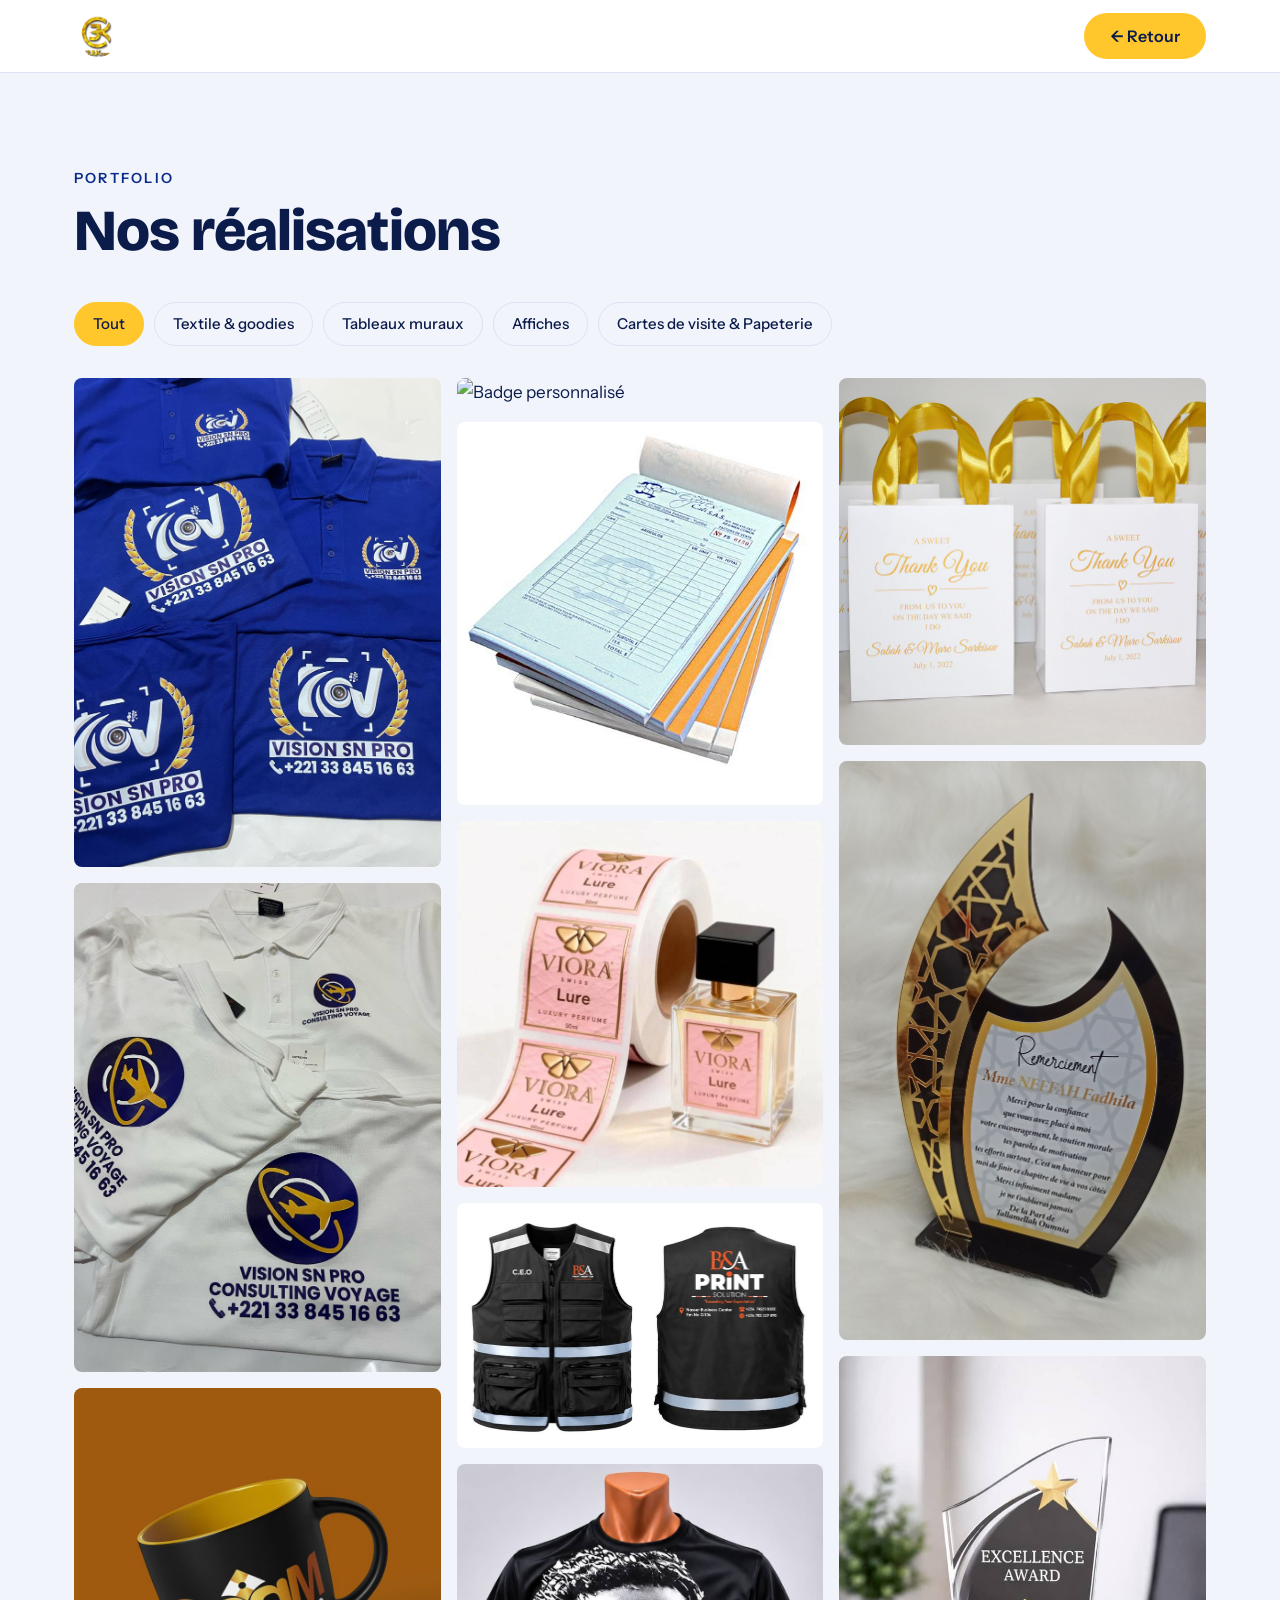
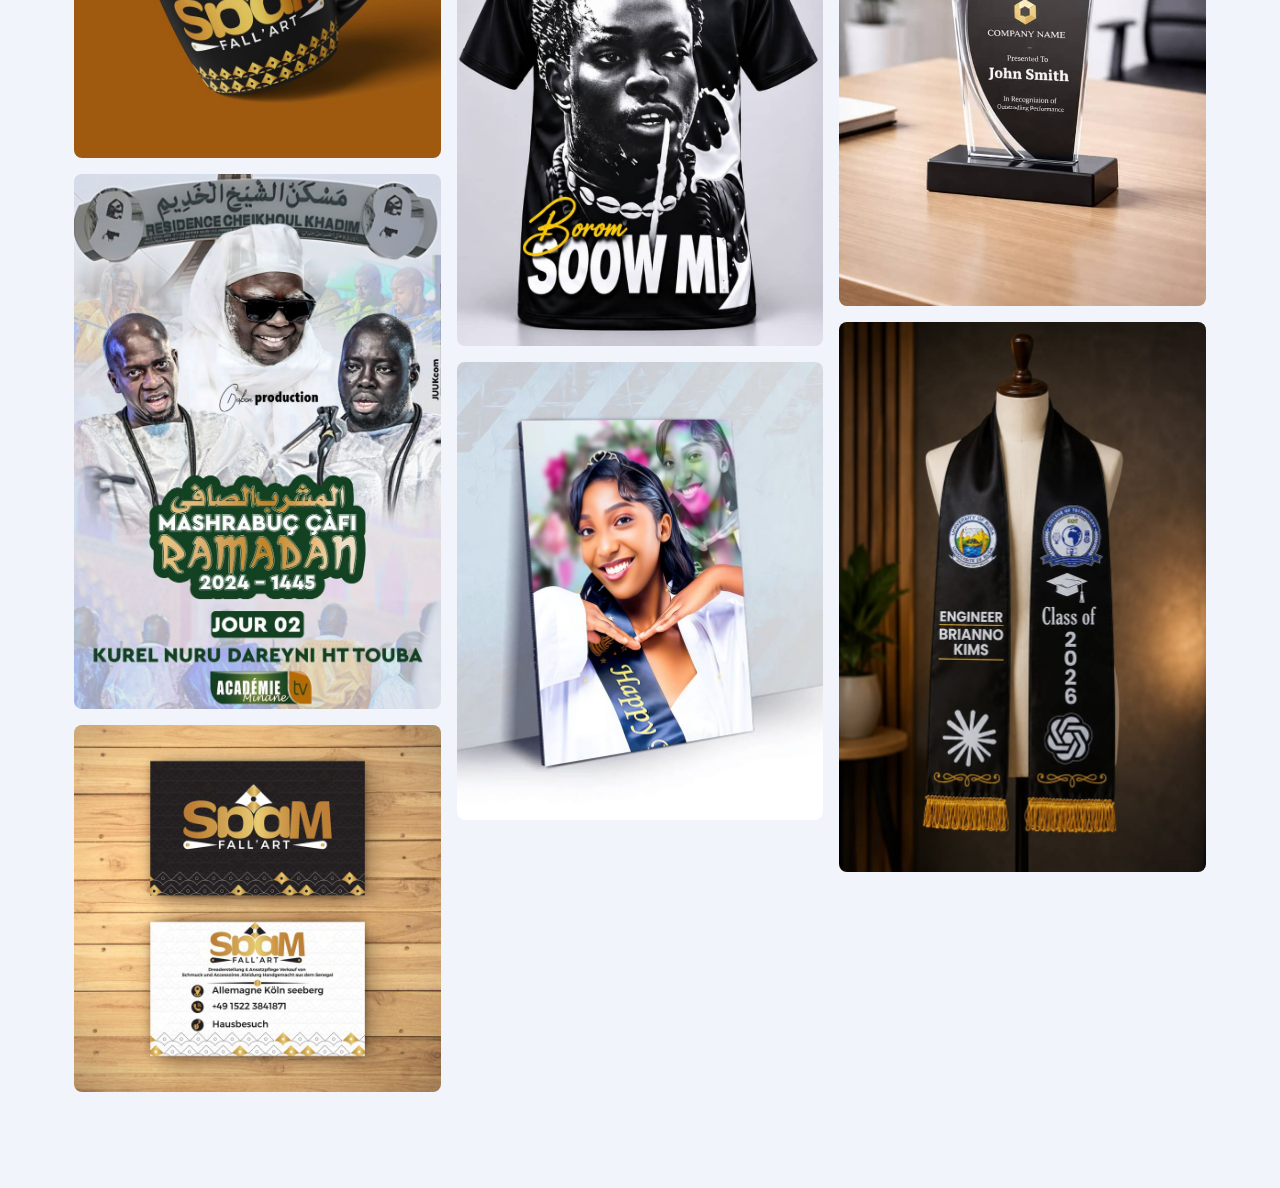
==== juukcom-site/HTML/realisations.html @ 8728baa8 "page realisation et consort" ====
<!DOCTYPE html>
<html lang="fr">

<head>
    <meta charset="utf-8">
    <meta name="viewport" content="width=device-width, initial-scale=1, viewport-fit=cover">
    <title>JUUKcom — Impression numérique & sérigraphie</title>
    <link
        href="https://fonts.googleapis.com/css2?family=Bricolage+Grotesque:wght@600;800&family=Instrument+Sans:wght@400;500;600&display=swap"
        rel="stylesheet">
    <link rel="stylesheet" href="https://cdnjs.cloudflare.com/ajax/libs/font-awesome/6.4.0/css/all.min.css">

    <link rel="stylesheet" href="/juukcom-site/css/style.css">
    <link rel="icon" type="image/png" href="/juukcom-site/image/logo.png">
</head>

<body>
    <header>
        <div class="nav"><img class="logo" src="/juukcom-site/image/logo.png" alt="Logo JUUKcom"><span
                class="sp"></span>
            <a class="btn" href="/juukcom-site/index.html"> <- Retour</a>
        </div>
    </header>
    <main class="alt">
        <div class="w">
            <p class="k">Portfolio</p>
            <h2>Nos réalisations</h2>
            <div class="f" id="filtres"></div>
            <div class="g" id="grille"></div>
        </div>
    </main>
    <script src="/juukcom-site/js/realisations.js"></script>
</body>

</html>
---- juukcom-site/css/style.css ----
:root {
    --bg: #fff;
    --s: #f1f4fb;
    --t: #0b1b4a;
    --m: #4b5a85;
    --b: #0a2a8a;
    --y: #ffc72c;
    --l: #dde3f3;
    --k: #0a2a8a;
    box-sizing: border-box;
    padding-top: env(safe-area-inset-top, 0px);
    padding-bottom: env(safe-area-inset-bottom, 0px)
}

@media (prefers-color-scheme:dark) {
    :root:not([data-theme="light"]) {
        --bg: #081030;
        --s: #0f1a45;
        --t: #f3f5ff;
        --m: #a9b4d9;
        --l: #22306a;
        --k: #ffc72c
    }
}

:root[data-theme="dark"] {
    --bg: #081030;
    --s: #0f1a45;
    --t: #f3f5ff;
    --m: #a9b4d9;
    --l: #22306a;
    --k: #ffc72c
}

html {
    scroll-behavior: smooth;
    scroll-padding-top: calc(76px + env(safe-area-inset-top, 0px))
}

* {
    box-sizing: border-box;
    margin: 0
}

body {
    background: var(--bg);
    color: var(--t);
    font: 17px/1.65 'Instrument Sans', sans-serif
}

body::before {
    content: "";
    position: fixed;
    inset: 0 0 auto;
    height: env(safe-area-inset-top, 0px);
    background: var(--bg);
    z-index: 10
}

h1,
h2,
h3 {
    font-family: 'Bricolage Grotesque', sans-serif;
    line-height: 1.05
}

h2 {
    font-size: clamp(34px, 4.6vw, 58px);
    font-weight: 800;
    letter-spacing: -.015em;
    margin-bottom: 40px
}

header {
    position: sticky;
    top: env(safe-area-inset-top, 0px);
    z-index: 9;
    background: var(--bg);
    border-bottom: 1px solid var(--l)
}

.nav {
    max-width: 1180px;
    margin: auto;
    display: flex;
    align-items: center;
    gap: 28px;
    padding: 12px 24px
}

.logo {
    width: 48px;
    height: 48px;
    border-radius: 50%;
    padding: 3px
}

.nav a.l {
    color: var(--m);
    text-decoration: none;
    font-weight: 500;
    transition: color .2s
}

.nav a.l:hover {
    color: var(--k)
}


.nav a.active {
    color: var(--k);
    font-weight: 600
}

.sp {
    flex: 1
}


.btn {
    display: inline-flex;
    align-items: center;
    justify-content: center;
    min-height: 46px;
    padding: 0 24px;
    border-radius: 999px;
    background: var(--y);
    color: #0b1b4a;
    font: 600 16px 'Instrument Sans', sans-serif;
    text-decoration: none;
    border: 2px solid var(--y);
    cursor: pointer
}

.btn.o {
    background: none;
    color: #fff;
    border-color: #ffffff80;
    transition: all 0.2s ease-in-out;
}

.btn.o:hover {
    background: #ffffff10;
    border-color: #ffffff80
}

.hero {
    background: var(--b);
    color: #fff;
    position: relative;
    overflow: hidden
}

.hero::before {
    content: "";
    position: absolute;
    inset: 0;
    background: radial-gradient(#ffffff1f 1.5px, transparent 1.6px) 0 0/22px 22px
}

.hg {
    position: relative;
    max-width: 1180px;
    margin: auto;
    padding: 80px 24px 96px;
    display: grid;
    grid-template-columns: 1.1fr 1fr;
    gap: 56px;
    align-items: center
}

.hero h1 {
    font-size: clamp(44px, 6.4vw, 84px);
    font-weight: 800;
    letter-spacing: -.02em
}

.hero em {
    font-style: normal;
    color: var(--y)
}

.hero p {
    max-width: 46ch;
    margin: 22px 0 32px;
    color: #d7defa;
    font-size: 19px
}

.btns {
    display: flex;
    gap: 12px;
    flex-wrap: wrap
}

.col {
    position: relative;
    height: 470px
}

.col img {
    position: absolute;
    border: 6px solid #fff;
    border-radius: 6px;
    box-shadow: 8px 8px 0 var(--y);
    object-fit: cover
}

.col .a {
    width: 52%;
    height: 78%;
    left: 0;
    top: 6%;
    transform: rotate(-4deg)
}

.col .b {
    width: 46%;
    height: 62%;
    right: 0;
    top: 0;
    transform: rotate(3deg)
}

.col .c {
    width: 44%;
    height: 46%;
    right: 6%;
    bottom: 0;
    transform: rotate(-2deg)
}

.mq {
    background: var(--y);
    color: #0b1b4a;
    overflow: hidden;
    white-space: nowrap;
    font: 800 20px 'Bricolage Grotesque', sans-serif
}

.mq div {
    display: inline-block;
    padding: 14px 0;
    animation: mq 30s linear infinite
}

@keyframes mq {
    to {
        transform: translateX(-50%)
    }
}

@media (prefers-reduced-motion:reduce) {
    .mq div {
        animation: none
    }
}

.w {
    max-width: 1180px;
    margin: auto;
    padding: 96px 24px
}

.k {
    color: var(--k);
    font: 600 14px 'Instrument Sans', sans-serif;
    letter-spacing: .16em;
    text-transform: uppercase;
    margin-bottom: 14px
}

.sv {
    display: grid;
    grid-template-columns: repeat(auto-fit, minmax(240px, 1fr));
    gap: 20px
}

.sv div {
    background: var(--s);
    border-top: 4px solid var(--y);
    border-radius: 10px;
    padding: 28px
}

.sv b {
    display: block;
    font: 800 40px 'Bricolage Grotesque', sans-serif;
    color: var(--k);
    margin-bottom: 10px
}

.sv h3 {
    font-size: 22px;
    margin-bottom: 10px
}

.sv p,
.ab p,
.mini p {
    color: var(--m);
    font-size: 16px
}

.sv div {
    display: flex;
    flex-direction: column
}

.sv a {
    margin-top: auto;
    padding-top: 18px;
    color: var(--k);
    font-weight: 600;
    text-decoration: none
}

.sv a:hover {
    text-decoration: underline
}

.g {
    columns: 3 260px;
    gap: 16px
}

.g img {
    width: 100%;
    margin-bottom: 16px;
    border-radius: 8px;
    display: block;
    transition: transform .25s
}

.g img:hover {
    transform: translateY(-4px)
}

.alt {
    background: var(--s)
}

.ab {
    display: grid;
    grid-template-columns: .8fr 1.2fr;
    gap: 56px;
    align-items: center
}

.ab img {
    width: 100%;
    border-radius: 10px;
    box-shadow: 10px 10px 0 var(--y)
}

.n {
    font: 800 28px 'Bricolage Grotesque', sans-serif
}

.r {
    color: var(--k);
    font-weight: 600;
    margin-bottom: 16px
}

.ab p {
    margin-bottom: 14px
}

.mini {
    display: grid;
    grid-template-columns: repeat(auto-fit, minmax(200px, 1fr));
    gap: 20px;
    margin-top: 24px
}

.mini div {
    background: var(--s);
    border-radius: 10px;
    padding: 18px
}

.alt .mini div {
    background: var(--bg)
}

.mini h3 {
    font-size: 18px;
    margin-bottom: 6px
}

.ct {
    display: grid;
    grid-template-columns: 1fr 1.1fr;
    gap: 56px
}

.ct p {
    color: var(--m);
    margin-bottom: 12px
}

form {
    background: var(--s);
    border-radius: 12px;
    padding: 28px;
    display: grid;
    gap: 16px
}

.two {
    display: grid;
    grid-template-columns: 1fr 1fr;
    gap: 16px
}

label {
    display: block;
    font: 500 14px 'Instrument Sans', sans-serif;
    color: var(--m);
    margin-bottom: 6px
}

input,
textarea {
    width: 100%;
    padding: 13px 14px;
    border: 1px solid var(--l);
    background: var(--bg);
    color: var(--t);
    border-radius: 8px;
    font: inherit
}

input:focus,
textarea:focus {
    outline: 2px solid var(--y);
    border-color: transparent
}

footer {
    background: var(--b);
    color: #fff;
    padding: 64px 24px 0
}

.ft {
    max-width: 1180px;
    margin: auto;
    display: grid;
    grid-template-columns: 1.4fr 1fr 1.2fr;
    gap: 48px;
    padding-bottom: 48px;
    border-bottom: 1px solid #ffffff2e
}

.ft img {
    width: 56px;
    height: 56px;
    border-radius: 50%;
    padding: 4px;
    margin-bottom: 16px
}

.ft h3 {
    font-size: 16px;
    letter-spacing: .12em;
    text-transform: uppercase;
    color: var(--y);
    margin-bottom: 16px
}

.ft p {
    color: #d7defa;
    font-size: 16px;
    margin-bottom: 10px
}

.ft a {
    display: block;
    color: #d7defa;
    text-decoration: none;
    margin-bottom: 10px
}

.ft a:hover {
    color: var(--y)
}

.ft i {
    color: var(--y);
    margin-right: 8px
}

.rs {
    display: flex;
    gap: 14px;
    margin-top: 18px
}

.ft .rs a {
    display: grid;
    place-items: center;
    width: 44px;
    height: 44px;
    border: 1px solid #ffffff40;
    border-radius: 50%;
    font-size: 18px;
    margin: 0
}

.ft .rs i {
    margin: 0;
    color: inherit
}

.cp {
    text-align: center;
    padding: 20px 0;
    font-size: 14px;
    color: #aab6e6;
    margin: 0
}

@media (max-width:820px) {
    .ft {
        grid-template-columns: 1fr;
        gap: 32px
    }
}

@media (max-width:820px) {

    .hg,
    .ab,
    .ct,
    .two {
        grid-template-columns: 1fr
    }

    .col {
        height: 380px
    }

    .nav a.l {
        display: none
    }

    .w {
        padding: 64px 24px
    }
}

.co {
    color: var(--k);
    font-weight: 600;
    margin-bottom: 16px;
    padding: 20px 20px;
    border: var(--l) solid 1px;
    border-radius: 8px;
}

.co.e {
    transition: all 0.2s ease-in-out;
    text-decoration: none;
}

.co.e:hover {
    color: var(--t);
    border: var(--y) solid 2px;
}

.icon {
    margin-right: 8px;
}


.js .reveal {
    opacity: 0;
    transform: translateY(32px);
    transition: opacity .6s ease, transform .6s ease
}

.js .reveal.visible {
    opacity: 1;
    transform: none
}

@media (prefers-reduced-motion:reduce) {
    .js .reveal {
        opacity: 1;
        transform: none;
        transition: none
    }
}

.f {
    display: flex;
    flex-wrap: wrap;
    gap: 10px;
    margin-bottom: 32px
}

.f button {
    min-height: 44px;
    padding: 0 18px;
    border: 1px solid var(--l);
    border-radius: 999px;
    background: none;
    color: var(--t);
    font: 500 15px 'Instrument Sans', sans-serif;
    cursor: pointer
}

.f button.on {
    background: var(--y);
    border-color: var(--y);
    color: #0b1b4a
}


.btn__float {
    position: fixed;
    bottom: 30px;
    right: 30px;
    background-color: var(--y);
    color: #0b1b4a;
    text-decoration: none;
    padding: 10px 20px;
    border-radius: 50%;
    z-index: 99;
    transition: 0.3s;

    opacity: 0;
    visibility: hidden;
    pointer-events: none;
    transition: opacity 0.3s, visibility 0.3s;
}


.btn__float.show {
    opacity: 1;
    visibility: visible;
    pointer-events: auto;
}

.btn__float:hover {
    transform: scale(1.05);
}

.g {
    transition: opacity .2s ease
}

.g.sortie {
    opacity: 0
}

.g img {
    animation: apparait .5s ease backwards
}

@keyframes apparait {
    from {
        opacity: 0;
        transform: translateY(24px) scale(.97)
    }

    to {
        opacity: 1;
        transform: none
    }
}

@media (prefers-reduced-motion:reduce) {

    .g,
    .g img {
        animation: none;
        transition: none
    }
}
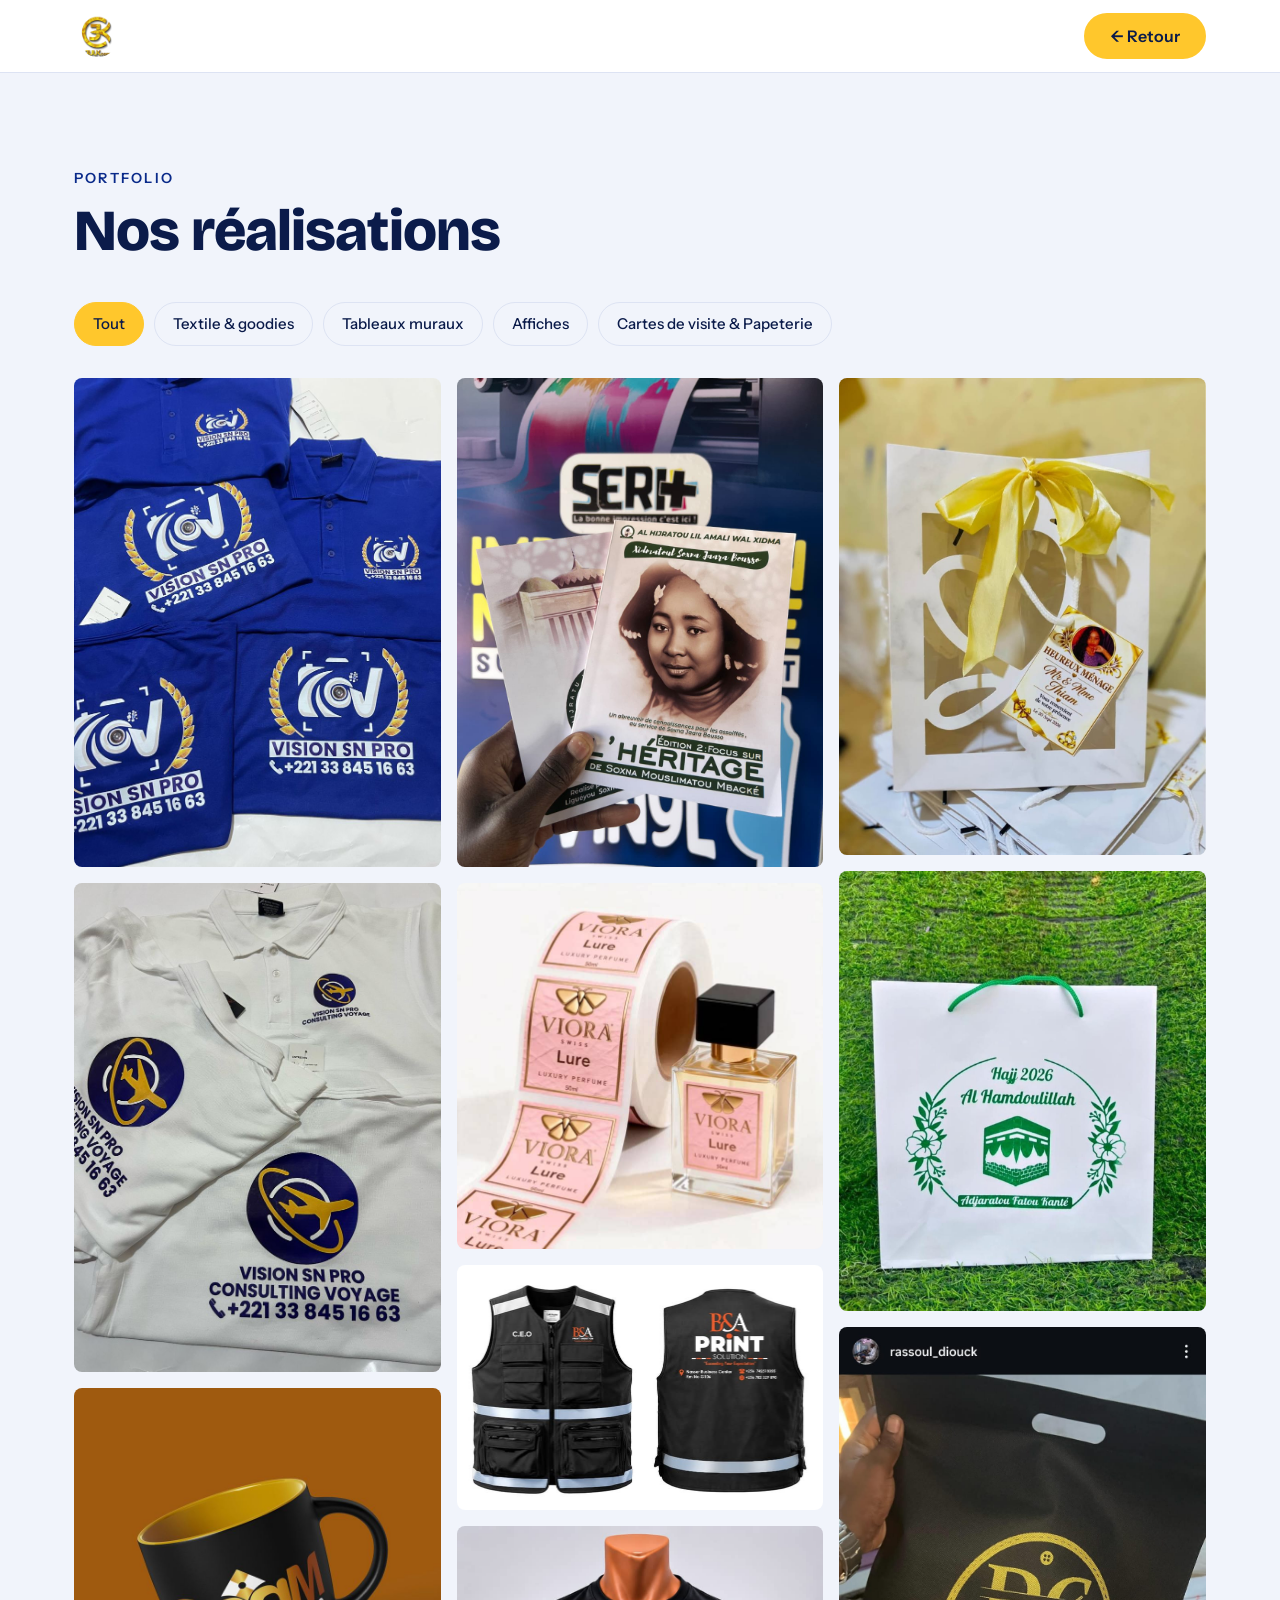
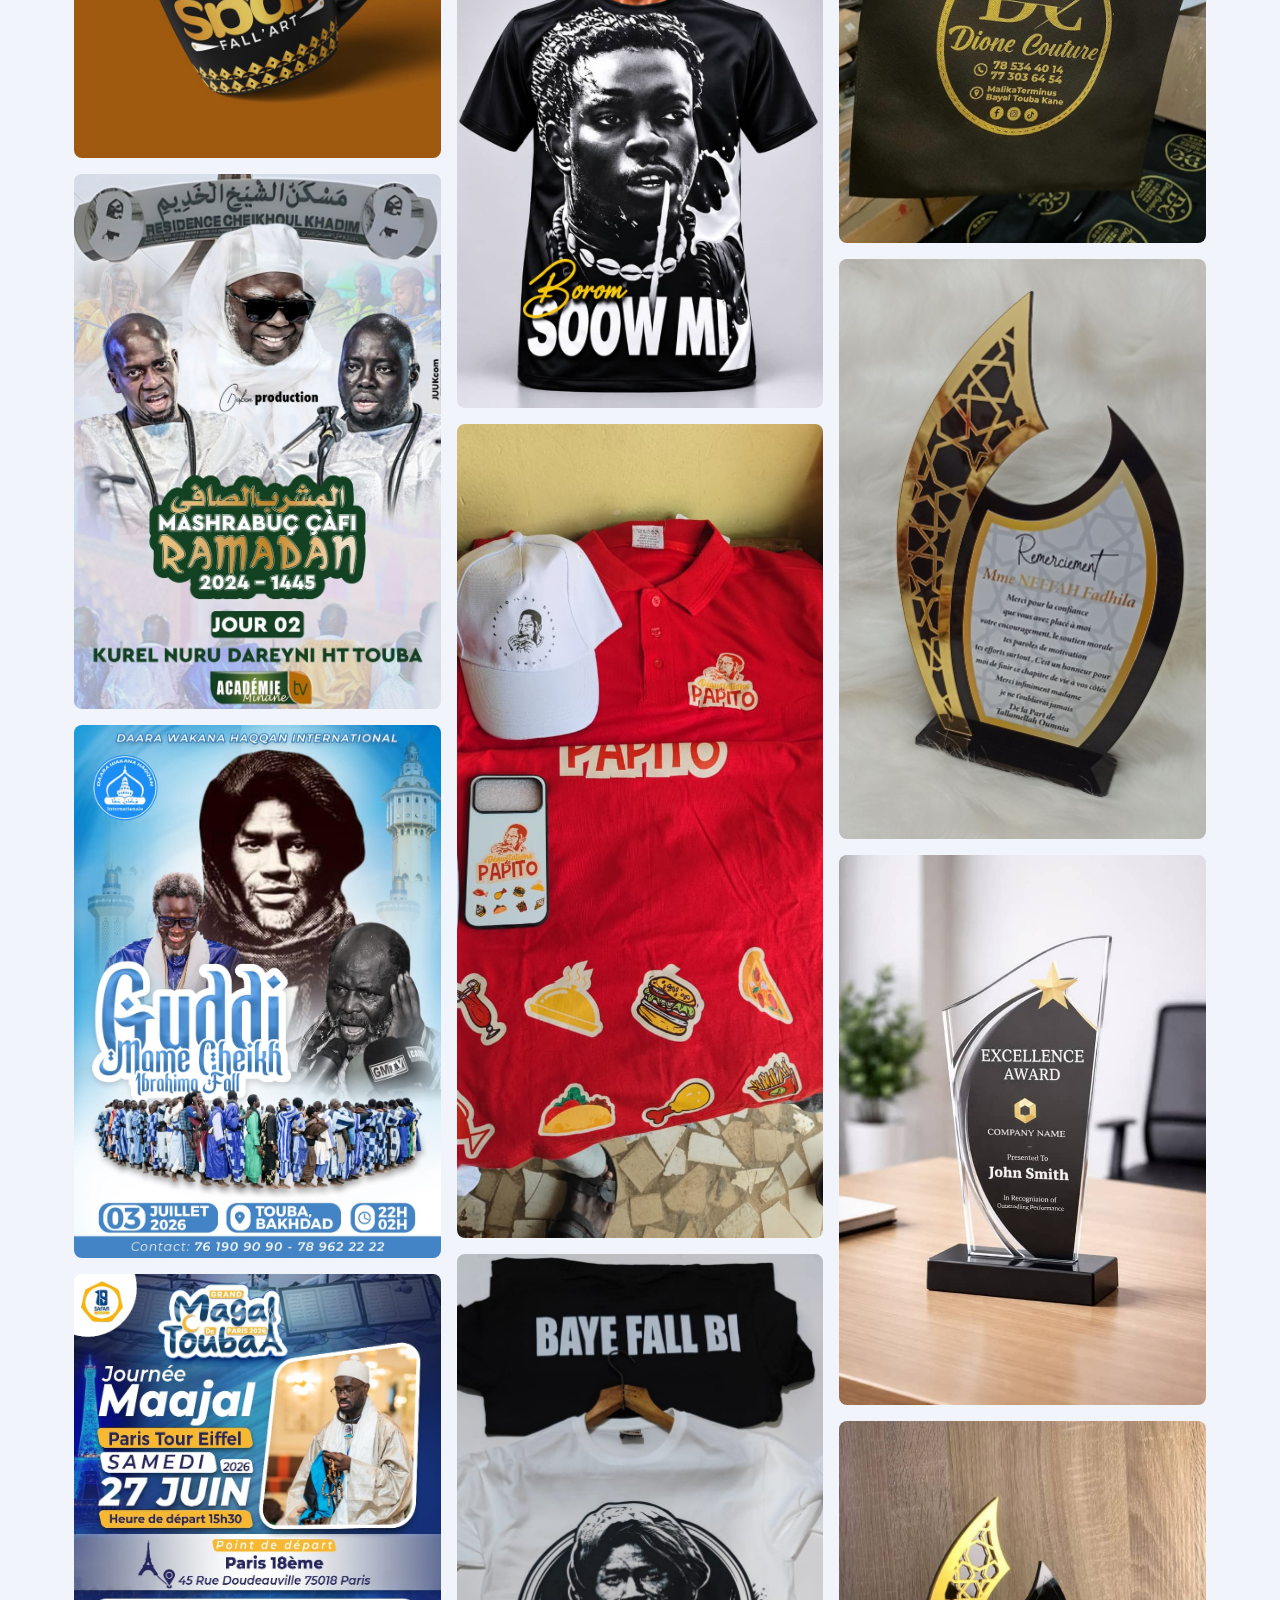
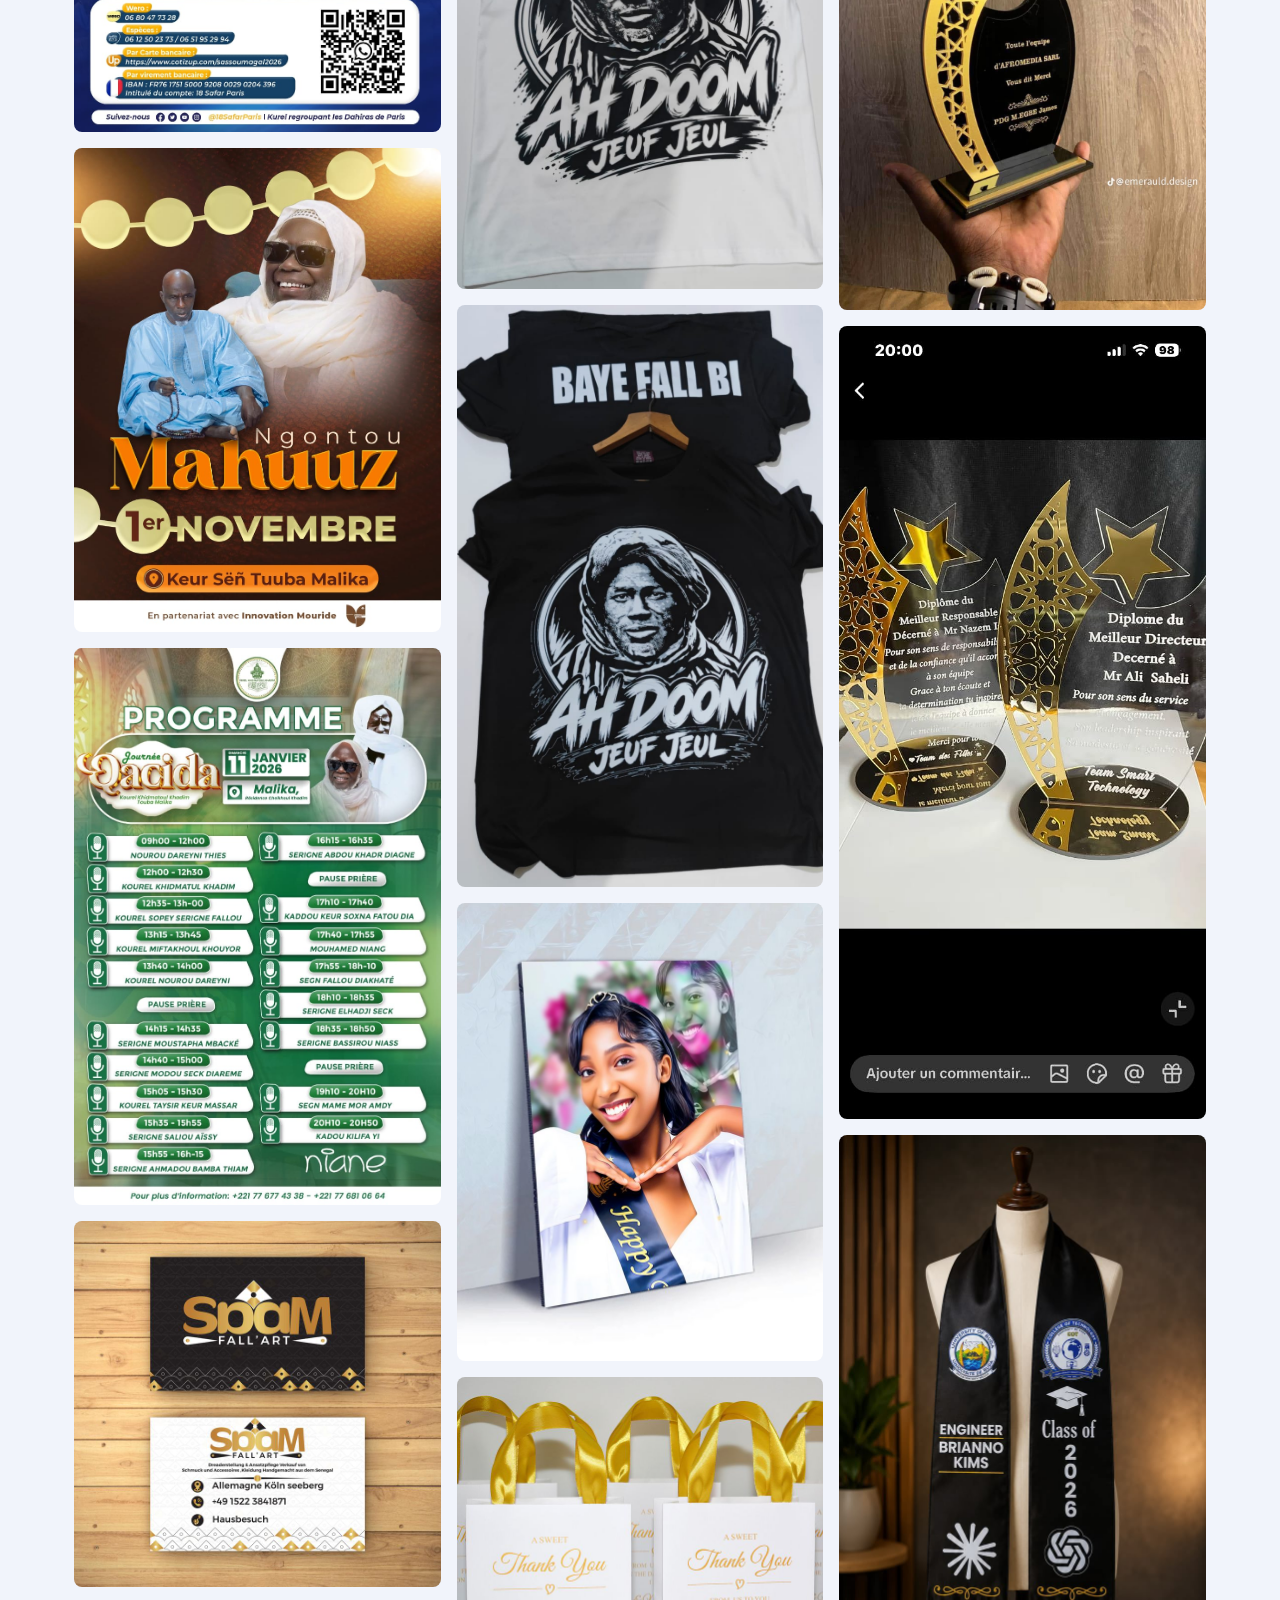
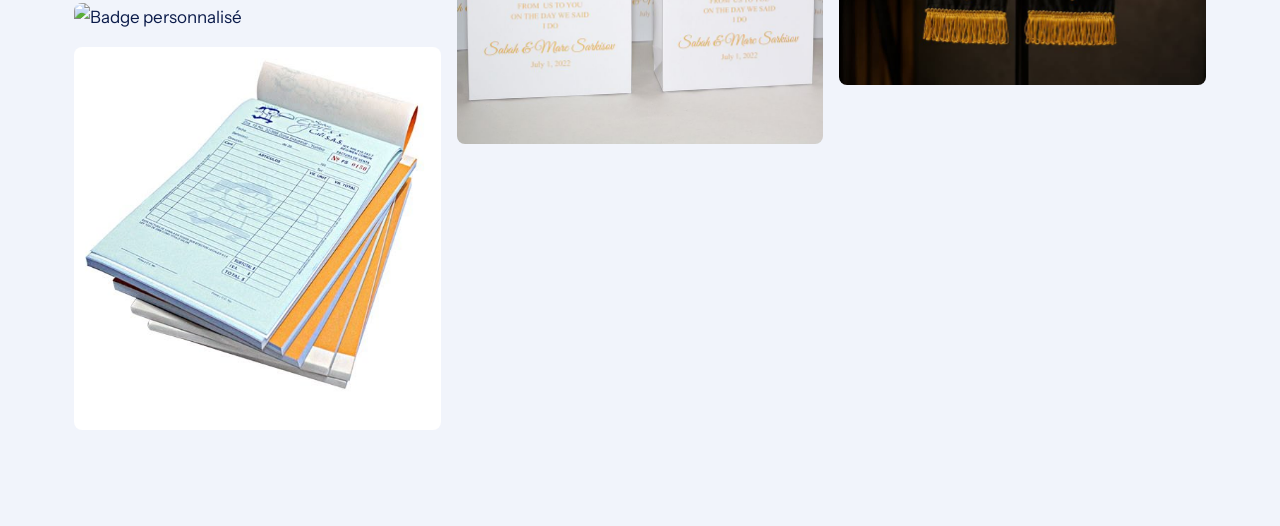
==== commit d2c95b22: "page reservation retour encore" ====
--- a/juukcom-site/HTML/realisations.html
+++ b/juukcom-site/HTML/realisations.html
@@ -18,7 +18,7 @@
     <header>
         <div class="nav"><img class="logo" src="/juukcom-site/image/logo.png" alt="Logo JUUKcom"><span
                 class="sp"></span>
-            <a class="btn" href="/juukcom-site/index.html"> <- Retour</a>
+            <a class="btn" href=../index.html"> <- Retour</a>
         </div>
     </header>
     <main class="alt">
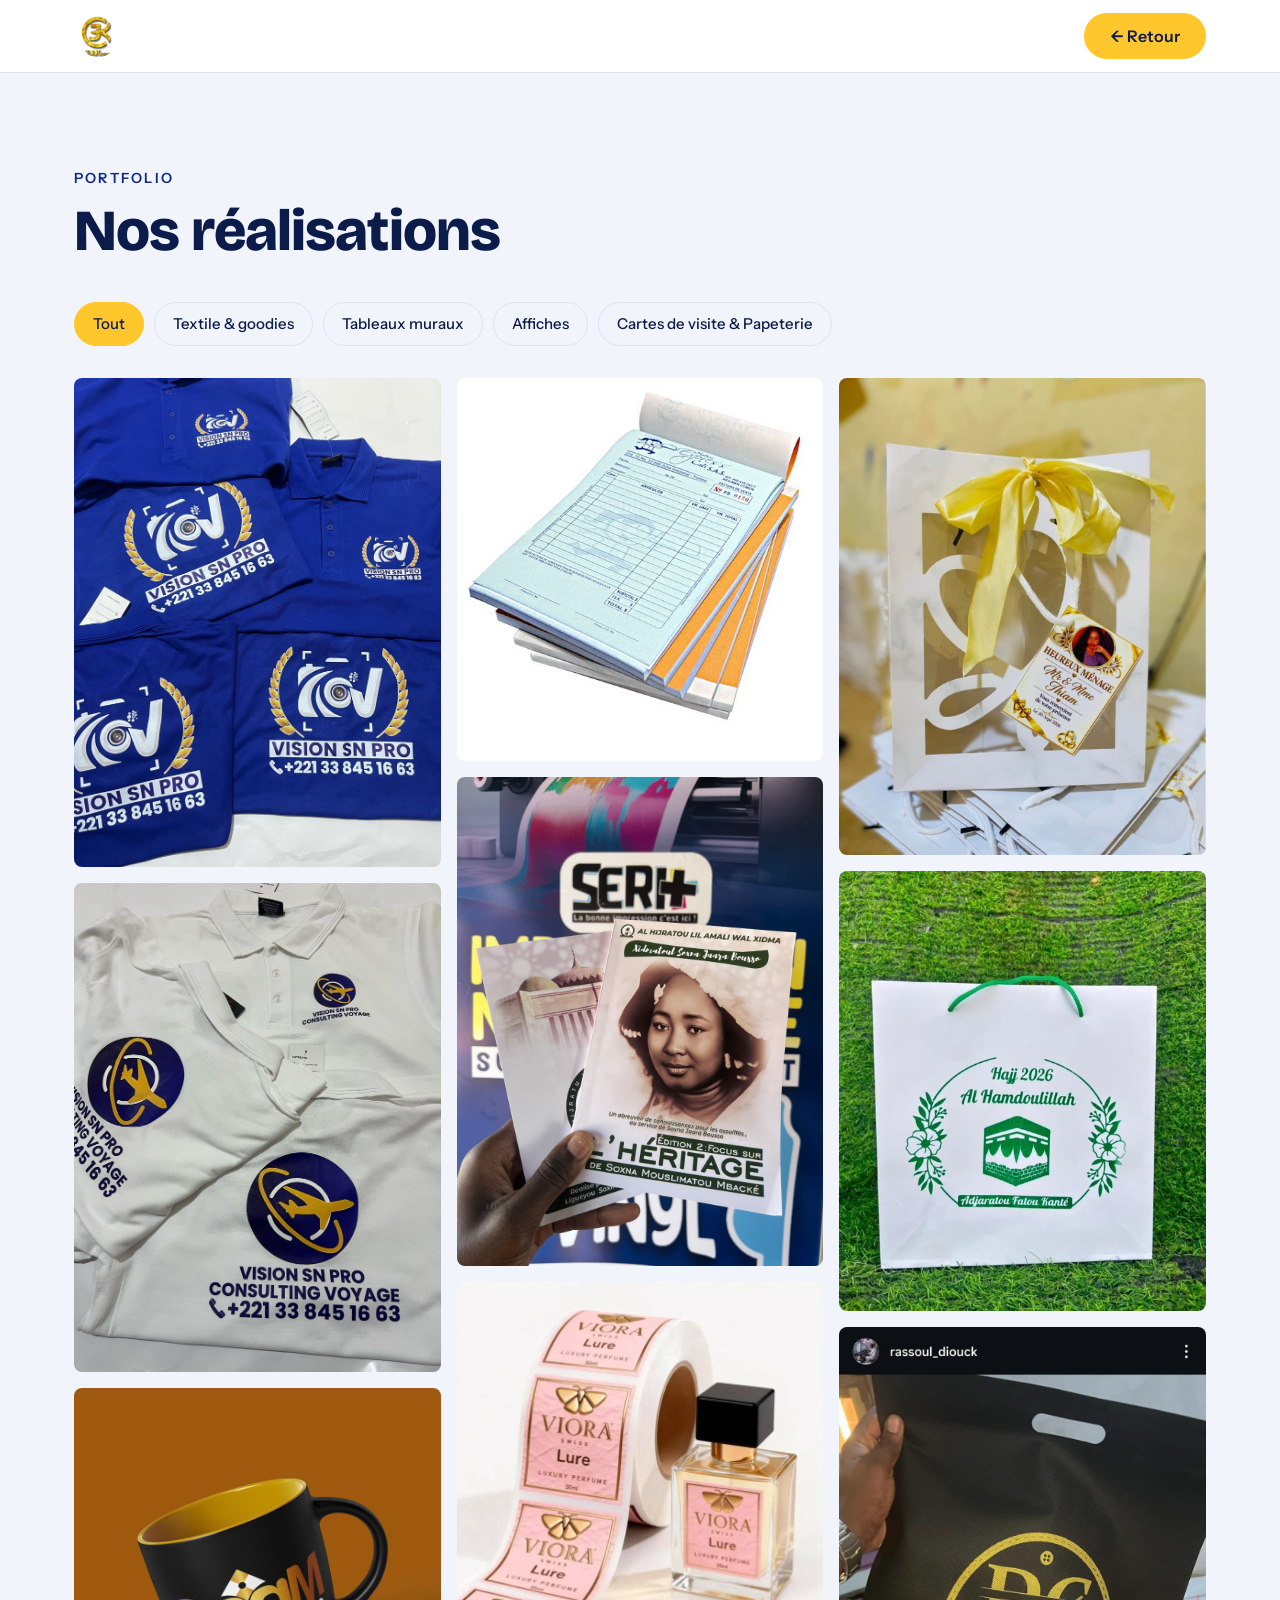
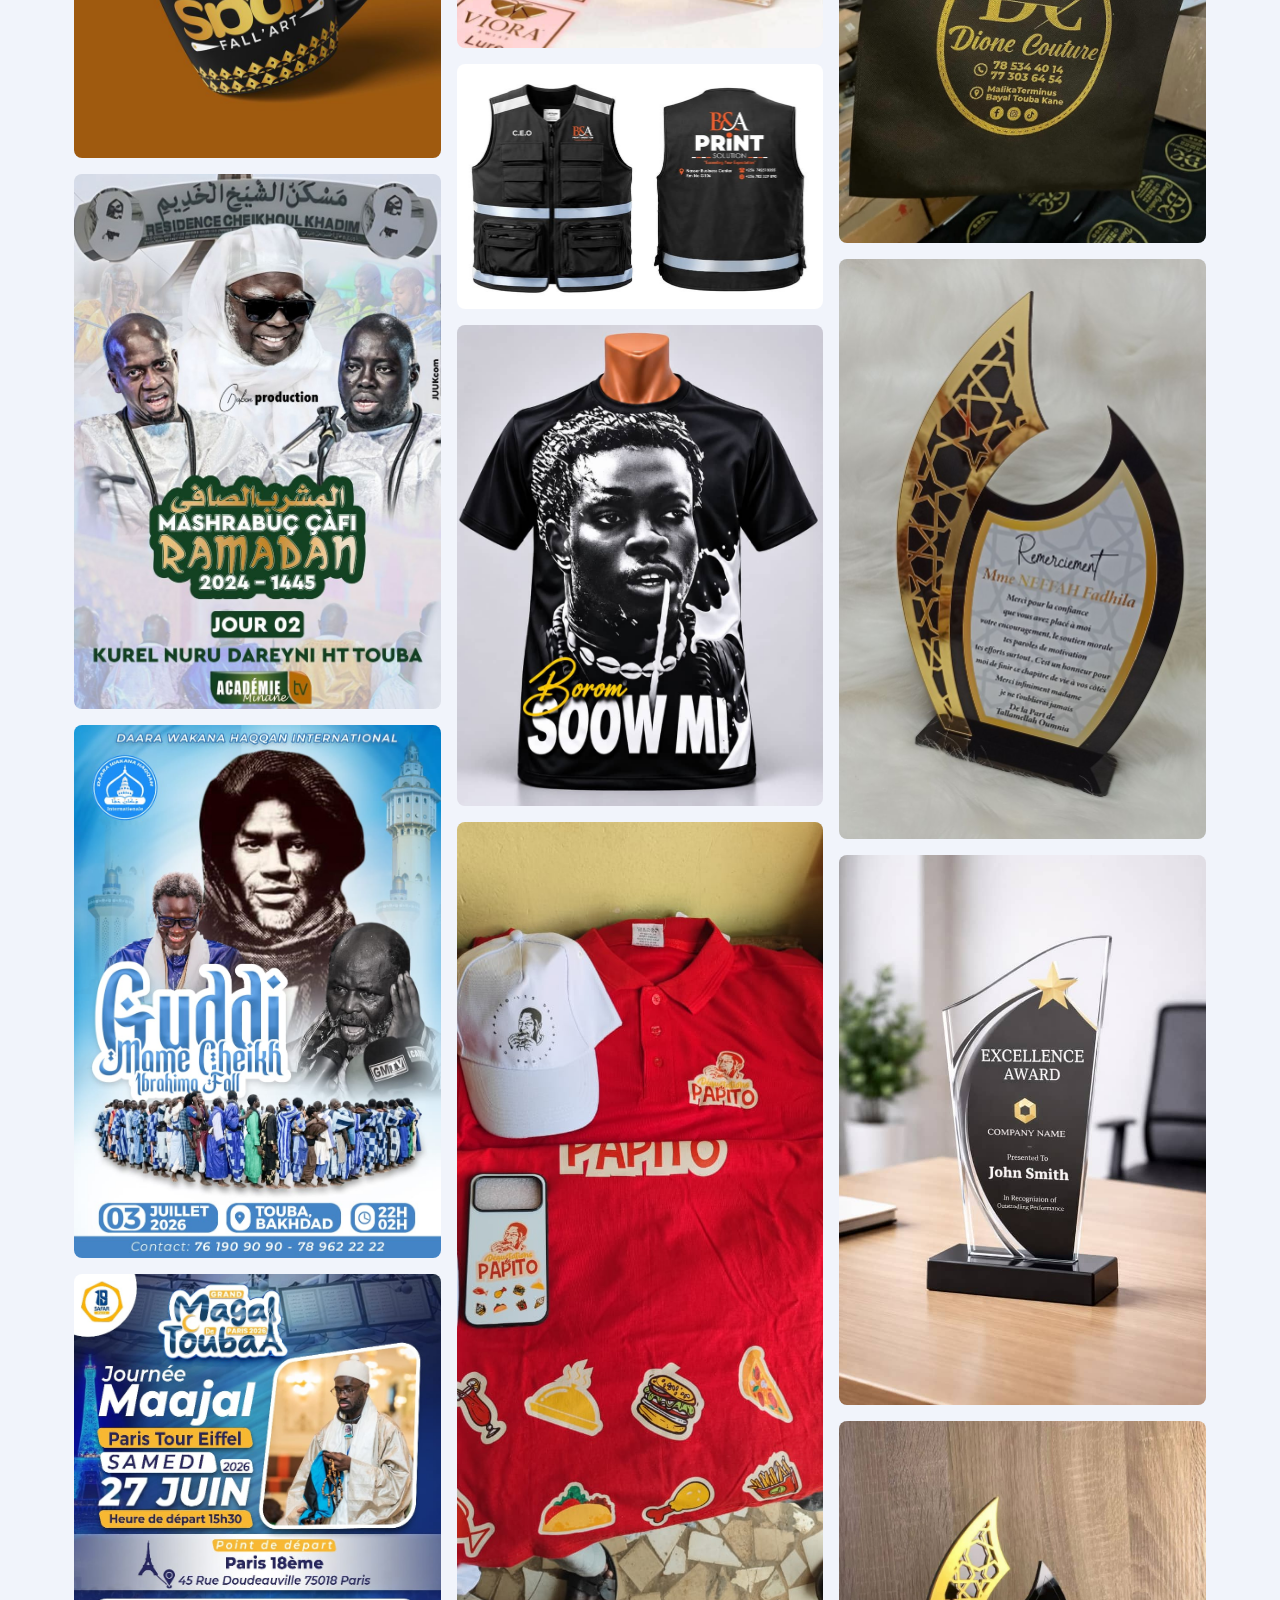
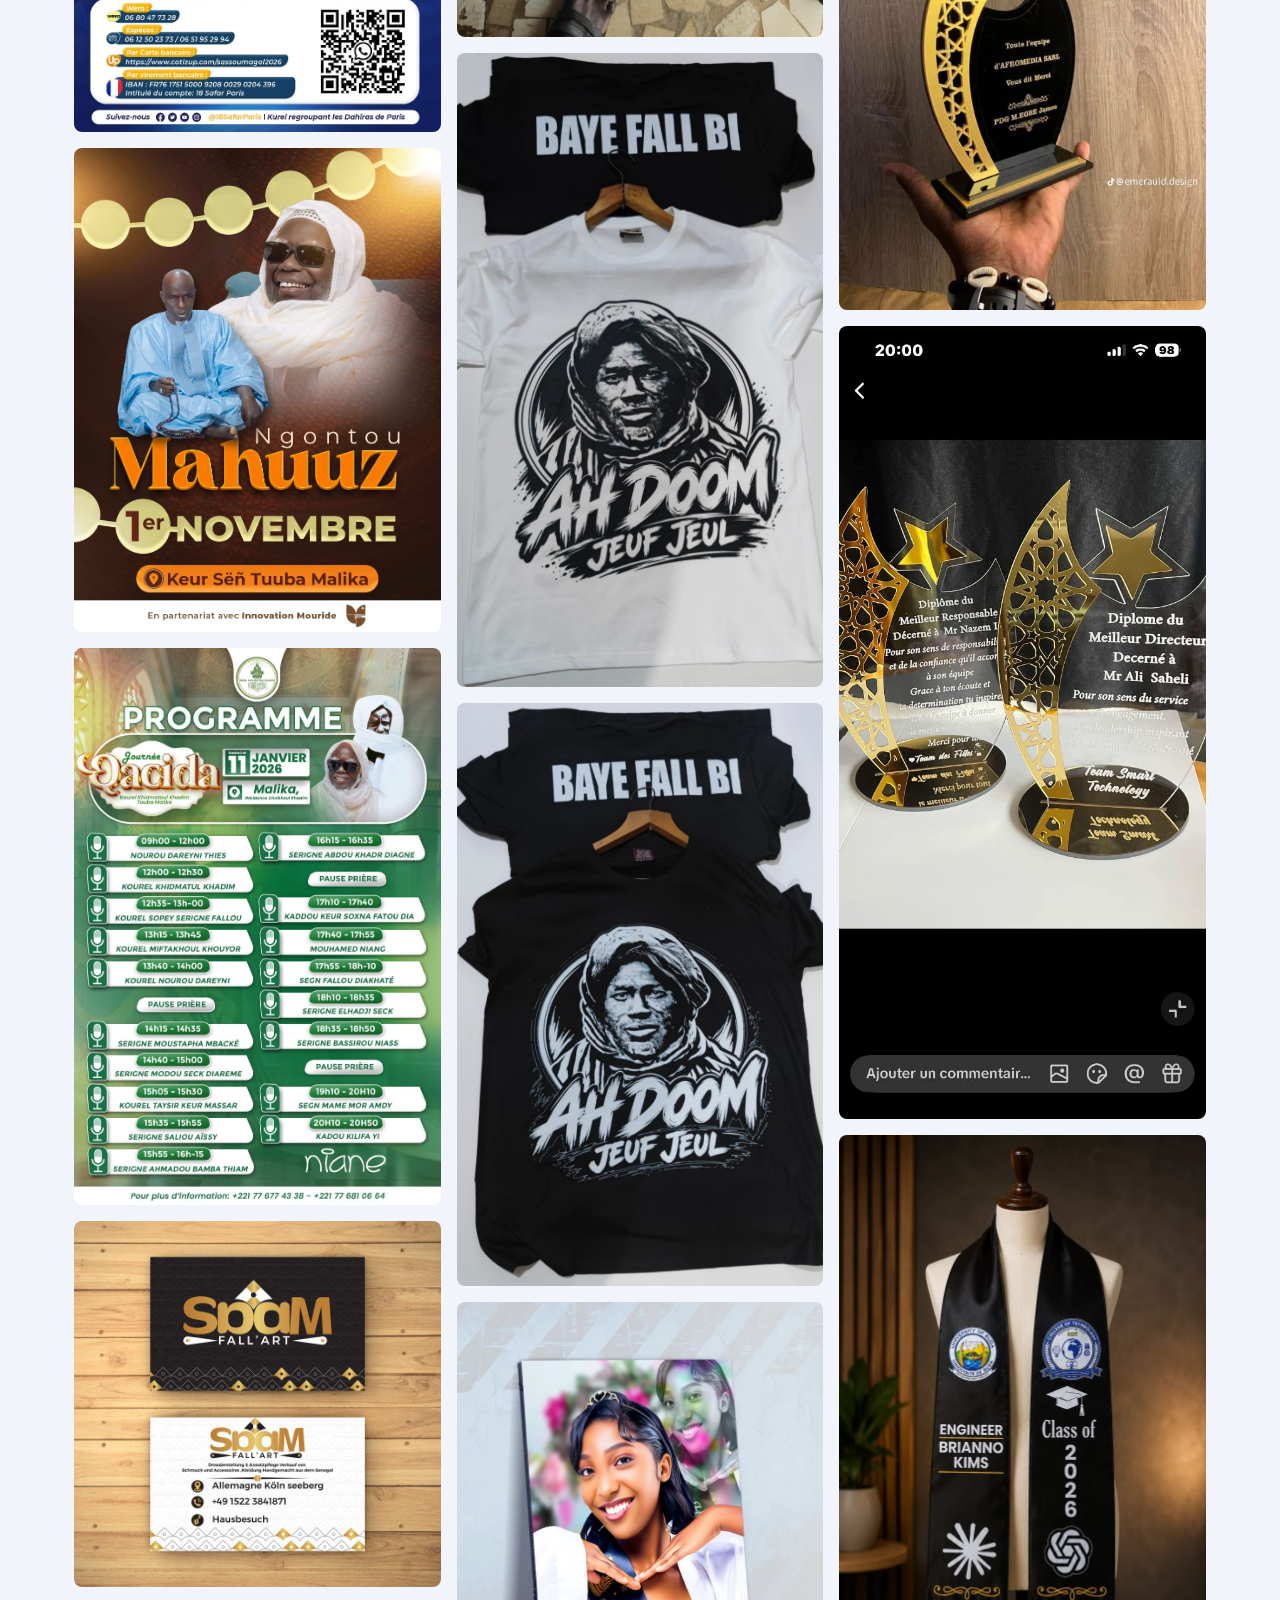
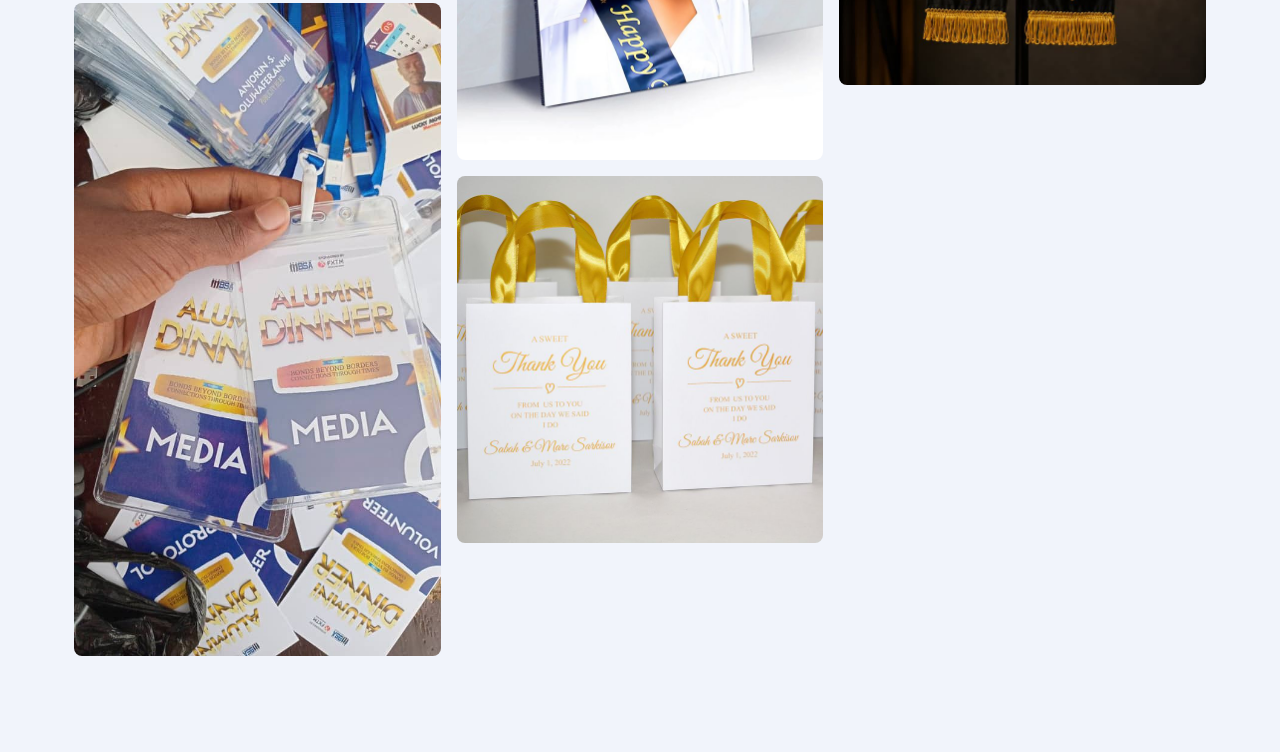
==== commit 33fefb98: "urls" ====
--- a/juukcom-site/HTML/realisations.html
+++ b/juukcom-site/HTML/realisations.html
@@ -10,15 +10,15 @@
         rel="stylesheet">
     <link rel="stylesheet" href="https://cdnjs.cloudflare.com/ajax/libs/font-awesome/6.4.0/css/all.min.css">
 
-    <link rel="stylesheet" href="/juukcom-site/css/style.css">
-    <link rel="icon" type="image/png" href="/juukcom-site/image/logo.png">
+    <link rel="stylesheet" href="../css/style.css">
+    <link rel="icon" type="image/png" href="../image/logo.png">
 </head>
 
 <body>
     <header>
-        <div class="nav"><img class="logo" src="/juukcom-site/image/logo.png" alt="Logo JUUKcom"><span
+        <div class="nav"><img class="logo" src="../image/logo.png" alt="Logo JUUKcom"><span
                 class="sp"></span>
-            <a class="btn" href=../index.html"> <- Retour</a>
+            <a class="btn" href="../index.html"> <- Retour</a>
         </div>
     </header>
     <main class="alt">
@@ -29,7 +29,7 @@
             <div class="g" id="grille"></div>
         </div>
     </main>
-    <script src="/juukcom-site/js/realisations.js"></script>
+    <script src="../js/realisations.js"></script>
 </body>
 
 </html>
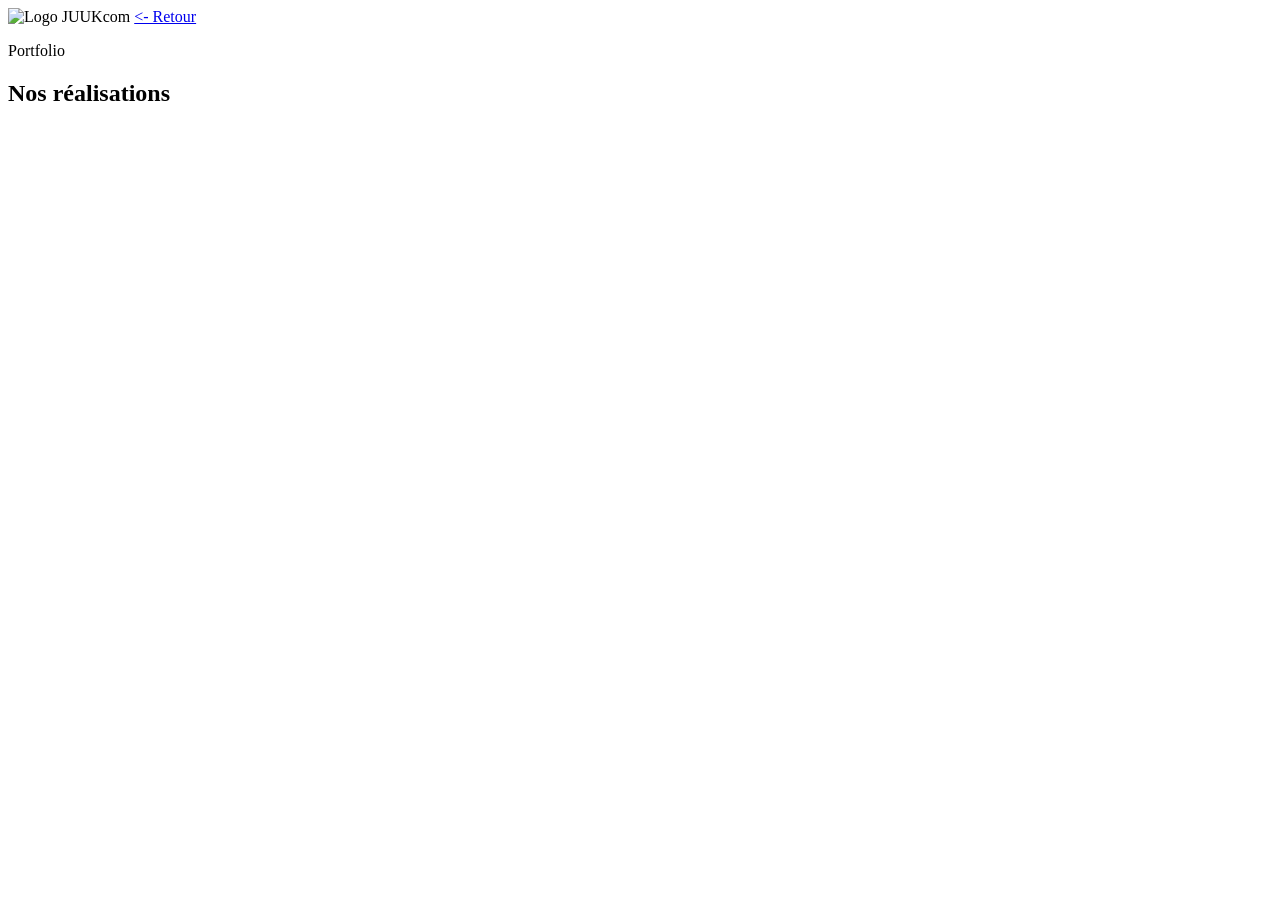
==== commit dfc1a883: "url diff pages" ====
--- a/juukcom-site/HTML/realisations.html
+++ b/juukcom-site/HTML/realisations.html
@@ -10,15 +10,15 @@
         rel="stylesheet">
     <link rel="stylesheet" href="https://cdnjs.cloudflare.com/ajax/libs/font-awesome/6.4.0/css/all.min.css">
 
-    <link rel="stylesheet" href="../css/style.css">
-    <link rel="icon" type="image/png" href="../image/logo.png">
+    <link rel="stylesheet" href="/css/style.css">
+    <link rel="icon" type="image/png" href="/image/logo.png">
 </head>
 
 <body>
     <header>
-        <div class="nav"><img class="logo" src="../image/logo.png" alt="Logo JUUKcom"><span
+        <div class="nav"><img class="logo" src="/image/logo.png" alt="Logo JUUKcom"><span
                 class="sp"></span>
-            <a class="btn" href="../index.html"> <- Retour</a>
+            <a class="btn" href="/"> <- Retour</a>
         </div>
     </header>
     <main class="alt">
@@ -29,7 +29,7 @@
             <div class="g" id="grille"></div>
         </div>
     </main>
-    <script src="../js/realisations.js"></script>
+    <script src="/js/realisations.js"></script>
 </body>
 
 </html>
